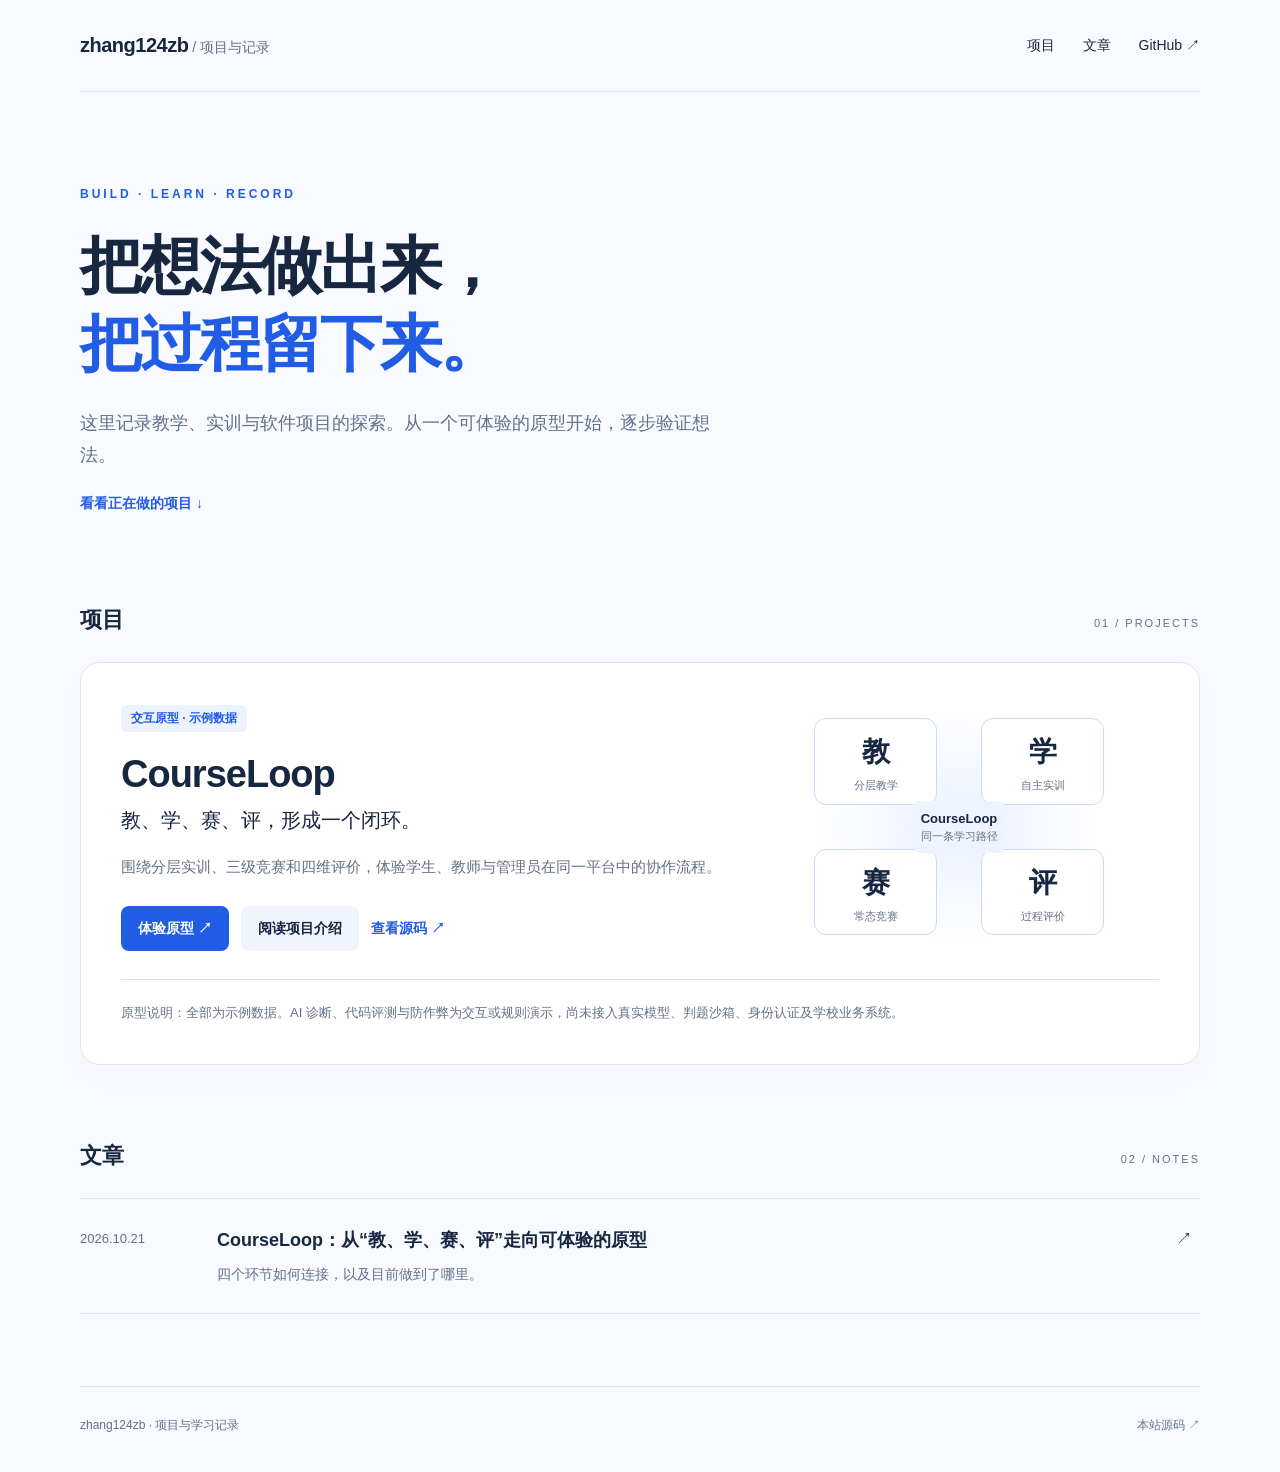
==== public/index.html @ e4a6a897 "Publish personal blog and CourseLoop prototype introduction" ====
<!doctype html>
<html lang="zh-CN">
<head>
  <meta charset="utf-8">
  <meta name="viewport" content="width=device-width, initial-scale=1">
  <meta name="description" content="zhang124zb 的项目与学习记录。CourseLoop 课赛融合平台交互原型已上线，全部使用示例数据。">
  <title>zhang124zb · 项目与记录</title>
  <link rel="stylesheet" href="styles.css">
</head>
<body>
  <a class="skip" href="#main">跳到正文</a>
  <header class="site-header wrap"><a class="brand" href="./">zhang124zb<span> / 项目与记录</span></a><nav aria-label="主导航"><a href="#projects">项目</a><a href="#notes">文章</a><a href="https://github.com/zhang124zb">GitHub ↗</a></nav></header>
  <main id="main" class="wrap">
    <section class="hero"><p class="eyebrow">BUILD · LEARN · RECORD</p><h1>把想法做出来，<br><span>把过程留下来。</span></h1><p class="intro">这里记录教学、实训与软件项目的探索。从一个可体验的原型开始，逐步验证想法。</p><a class="text-link" href="#projects">看看正在做的项目 ↓</a></section>
    <section id="projects" aria-labelledby="projects-title"><div class="section-heading"><h2 id="projects-title">项目</h2><span>01 / PROJECTS</span></div><article class="project-card"><div class="project-main"><span class="badge">交互原型 · 示例数据</span><h3>CourseLoop</h3><p class="subtitle">教、学、赛、评，形成一个闭环。</p><p>围绕分层实训、三级竞赛和四维评价，体验学生、教师与管理员在同一平台中的协作流程。</p><div class="actions"><a class="button" href="/course-loop/">体验原型 ↗</a><a class="button secondary" href="posts/course-loop-prototype.html">阅读项目介绍</a><a class="text-link" href="https://github.com/zhang124zb/course-loop">查看源码 ↗</a></div></div><div class="loop-visual" aria-label="教学、实训、竞赛、评价闭环"><span>教<small>分层教学</small></span><span>学<small>自主实训</small></span><span>赛<small>常态竞赛</small></span><span>评<small>过程评价</small></span><b>CourseLoop<br><small>同一条学习路径</small></b></div><p class="prototype-note">原型说明：全部为示例数据。AI 诊断、代码评测与防作弊为交互或规则演示，尚未接入真实模型、判题沙箱、身份认证及学校业务系统。</p></article></section>
    <section id="notes" aria-labelledby="notes-title"><div class="section-heading"><h2 id="notes-title">文章</h2><span>02 / NOTES</span></div><a class="article-row" href="posts/course-loop-prototype.html"><time datetime="2026-10-21">2026.10.21</time><div><h3>CourseLoop：从“教、学、赛、评”走向可体验的原型</h3><p>四个环节如何连接，以及目前做到了哪里。</p></div><span aria-hidden="true">↗</span></a></section>
  </main><footer class="site-footer wrap"><span>zhang124zb · 项目与学习记录</span><a href="https://github.com/zhang124zb/zhang124zb.github.io">本站源码 ↗</a></footer>
</body>
</html>
---- public/styles.css ----
:root{color-scheme:light;--ink:#172740;--muted:#627189;--blue:#215ce5;--line:#dfe5ee;--paper:#f8faff}*{box-sizing:border-box}html{scroll-behavior:smooth;scroll-padding-top:24px}body{margin:0;background:var(--paper);color:var(--ink);font:16px/1.75 -apple-system,BlinkMacSystemFont,"Segoe UI","Microsoft YaHei",sans-serif}a{color:inherit;text-decoration:none}a:hover{color:var(--blue)}a:focus-visible{outline:3px solid var(--blue);outline-offset:5px}h1,h2,h3,p{margin-top:0}.wrap{width:min(1120px,calc(100% - 64px));margin-inline:auto}.site-header{min-height:92px;display:flex;align-items:center;justify-content:space-between;border-bottom:1px solid var(--line);gap:24px}.brand{font-size:20px;font-weight:750;letter-spacing:-.5px}.brand span{color:var(--muted);font-size:14px;font-weight:400;letter-spacing:0}.site-header nav{display:flex;gap:28px;font-size:14px}.hero{padding:92px 0 84px;max-width:780px}.eyebrow{font-size:12px;letter-spacing:3px;color:var(--blue);font-weight:700;margin-bottom:22px}h1{font-size:clamp(38px,5vw,62px);line-height:1.25;letter-spacing:-2px;margin-bottom:26px}h1 span{color:var(--blue)}.intro{font-size:18px;color:var(--muted);max-width:630px}.text-link{font-size:14px;font-weight:650;color:var(--blue)}section[id]{margin-bottom:72px}.section-heading{display:flex;align-items:baseline;justify-content:space-between;margin-bottom:22px}.section-heading h2{font-size:22px;margin:0}.section-heading>span{font-size:11px;letter-spacing:2px;color:var(--muted)}.project-card{border:1px solid var(--line);border-radius:20px;background:white;padding:40px;display:grid;grid-template-columns:1.5fr 1fr;gap:28px 38px;box-shadow:0 12px 35px #24456c06}.badge{display:inline-block;background:#edf2ff;color:var(--blue);border-radius:6px;font-size:12px;font-weight:700;padding:3px 10px}.project-main h3{font-size:38px;letter-spacing:-1px;margin:18px 0 4px;line-height:1.3}.subtitle{font-size:20px;margin-bottom:16px}.project-main>p:not(.subtitle){color:var(--muted);font-size:15px}.actions{display:flex;gap:12px;align-items:center;flex-wrap:wrap;margin-top:26px}.button{display:inline-block;padding:10px 17px;background:var(--blue);color:white;border-radius:8px;font-size:14px;font-weight:650}.button:hover{background:#1749be;color:white}.button.secondary{background:#f0f4fc;color:var(--ink)}.button.secondary:hover{background:#e3ebfa}.loop-visual{background:radial-gradient(ellipse,#eaf0ff 0,transparent 70%);display:grid;grid-template-columns:1fr 1fr;grid-template-rows:1fr 1fr;position:relative;gap:44px;align-self:center;max-width:290px;width:100%;margin:auto;padding:12px 0}.loop-visual>span{display:block;text-align:center;border:1px solid #ccd9f4;background:#fff;border-radius:12px;font-size:28px;font-weight:750;padding:8px}.loop-visual small{display:block;font-size:11px;font-weight:400;color:var(--muted)}.loop-visual>b{position:absolute;left:50%;top:50%;transform:translate(-50%,-50%);text-align:center;font-size:13px;line-height:1.5;background:#edf3ff;border-radius:8px;padding:8px;white-space:nowrap}.prototype-note{grid-column:1/-1;margin:0;padding-top:22px;border-top:1px solid var(--line);font-size:13px;color:var(--muted)}.article-row{display:grid;grid-template-columns:115px 1fr 24px;gap:22px;align-items:start;border-top:1px solid var(--line);border-bottom:1px solid var(--line);padding:26px 0}.article-row time{color:var(--muted);font-size:13px;padding-top:3px}.article-row h3{font-size:18px;margin:0 0 6px}.article-row p{color:var(--muted);font-size:14px;margin:0}.site-footer{display:flex;justify-content:space-between;gap:20px;padding:28px 0 36px;border-top:1px solid var(--line);font-size:12px;color:var(--muted)}.skip{position:absolute;top:-100px;left:24px;padding:10px;background:white;z-index:20}.skip:focus{top:12px}.article{max-width:780px;padding:54px 0 70px}.article h1{font-size:38px;letter-spacing:-1px;line-height:1.45;margin:18px 0}.article time{font-size:13px;color:var(--muted)}.article h2{font-size:23px;margin-top:40px}.article p,.article li{color:#45546b}.article ul,.article ol{padding-left:24px}.article li{margin:10px 0}.article a{color:var(--blue);text-decoration:underline;text-underline-offset:3px}.article .notice{border-left:3px solid var(--blue);padding:16px 20px;background:#edf2ff;border-radius:0 8px 8px 0;margin:26px 0}.article .notice p{margin:0}.article .actions a{text-decoration:none}.article .button{color:white}.article .button.secondary{color:var(--ink)}@media(max-width:720px){.wrap{width:calc(100% - 36px)}.site-header{min-height:80px;flex-wrap:wrap;padding:18px 0;gap:12px}.brand span{display:none}.site-header nav{gap:18px;font-size:13px}.hero{padding:60px 0 52px}h1{letter-spacing:-1px}.intro{font-size:16px}.project-card{padding:24px;grid-template-columns:1fr}.loop-visual{min-height:235px}.project-main h3{font-size:32px}.subtitle{font-size:18px}.article-row{grid-template-columns:1fr 20px;gap:10px}.article-row time{grid-column:1/-1}.article-row div{min-width:0}.article-row h3{font-size:17px}.section-heading>span{font-size:10px}section[id]{margin-bottom:48px}.site-footer{flex-wrap:wrap}.article{padding-top:32px}.article h1{font-size:29px}.article h2{font-size:21px}}
@media(prefers-reduced-motion:reduce){html{scroll-behavior:auto}}
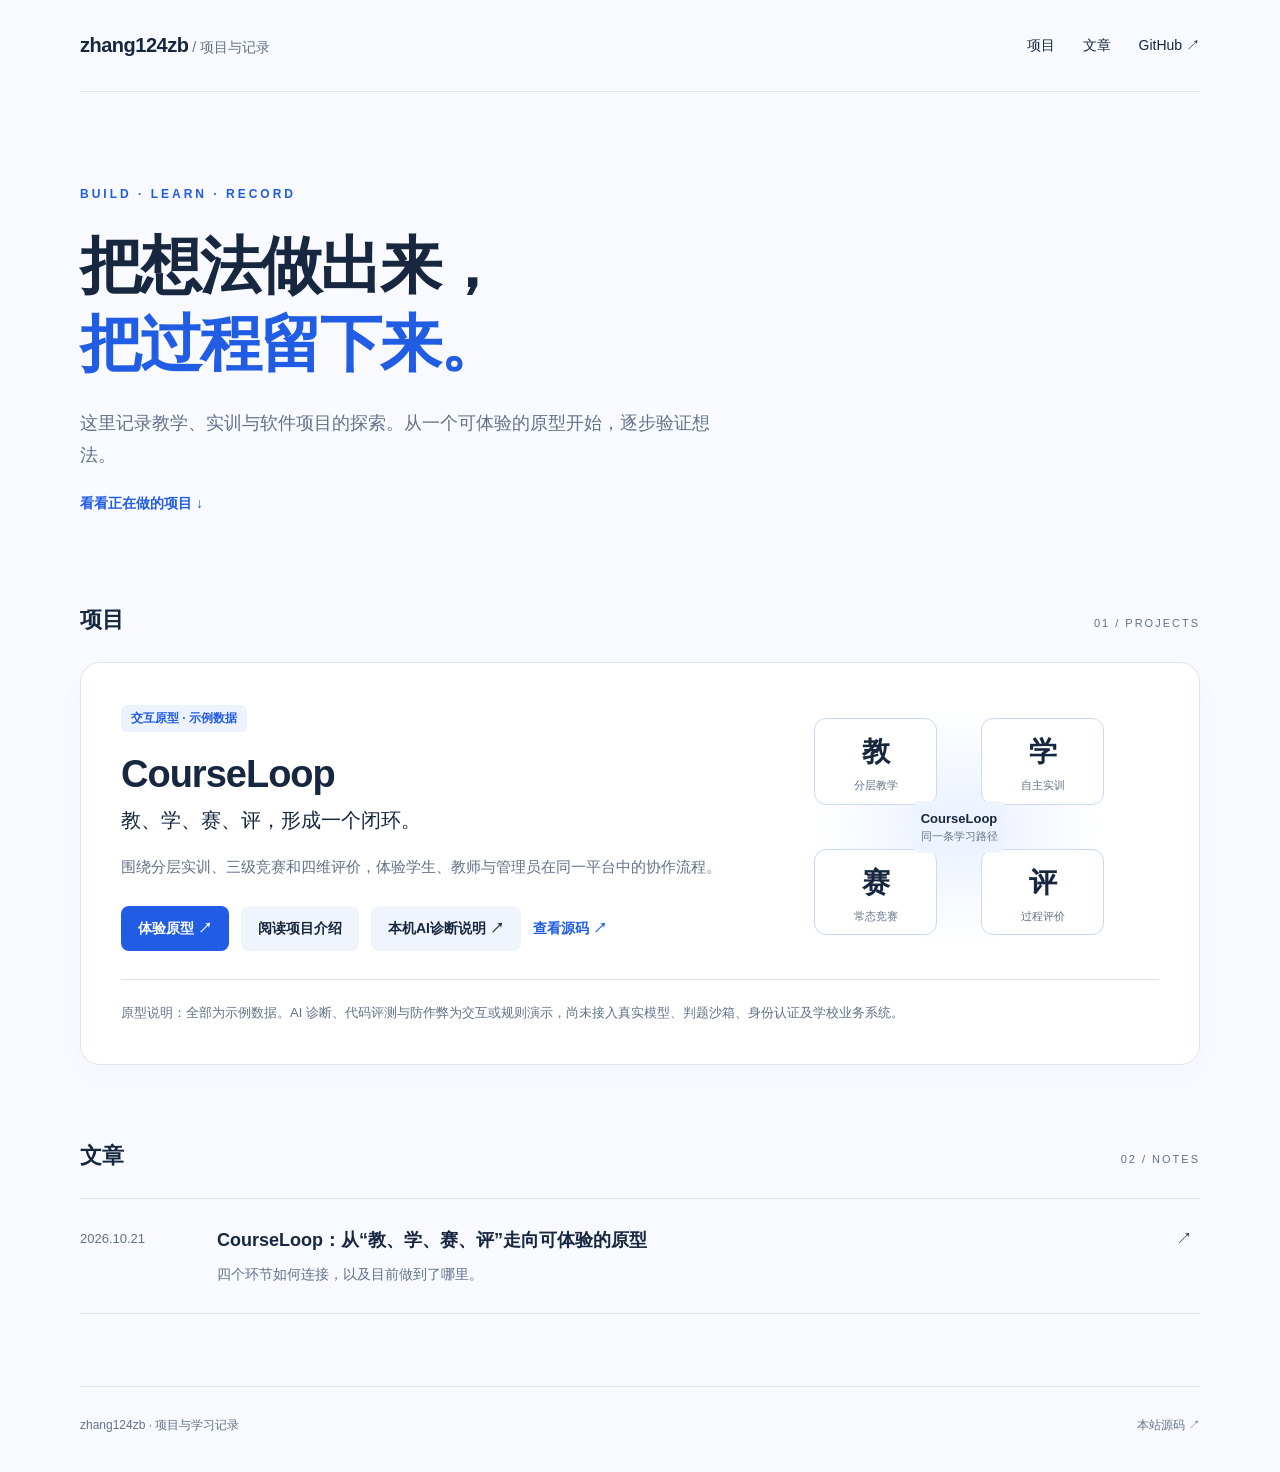
==== commit cc98e43a: "Add local CourseLoop AI teaching demonstration instructions" ====
--- a/public/index.html
+++ b/public/index.html
@@ -12,7 +12,7 @@
   <header class="site-header wrap"><a class="brand" href="./">zhang124zb<span> / 项目与记录</span></a><nav aria-label="主导航"><a href="#projects">项目</a><a href="#notes">文章</a><a href="https://github.com/zhang124zb">GitHub ↗</a></nav></header>
   <main id="main" class="wrap">
     <section class="hero"><p class="eyebrow">BUILD · LEARN · RECORD</p><h1>把想法做出来，<br><span>把过程留下来。</span></h1><p class="intro">这里记录教学、实训与软件项目的探索。从一个可体验的原型开始，逐步验证想法。</p><a class="text-link" href="#projects">看看正在做的项目 ↓</a></section>
-    <section id="projects" aria-labelledby="projects-title"><div class="section-heading"><h2 id="projects-title">项目</h2><span>01 / PROJECTS</span></div><article class="project-card"><div class="project-main"><span class="badge">交互原型 · 示例数据</span><h3>CourseLoop</h3><p class="subtitle">教、学、赛、评，形成一个闭环。</p><p>围绕分层实训、三级竞赛和四维评价，体验学生、教师与管理员在同一平台中的协作流程。</p><div class="actions"><a class="button" href="/course-loop/">体验原型 ↗</a><a class="button secondary" href="posts/course-loop-prototype.html">阅读项目介绍</a><a class="text-link" href="https://github.com/zhang124zb/course-loop">查看源码 ↗</a></div></div><div class="loop-visual" aria-label="教学、实训、竞赛、评价闭环"><span>教<small>分层教学</small></span><span>学<small>自主实训</small></span><span>赛<small>常态竞赛</small></span><span>评<small>过程评价</small></span><b>CourseLoop<br><small>同一条学习路径</small></b></div><p class="prototype-note">原型说明：全部为示例数据。AI 诊断、代码评测与防作弊为交互或规则演示，尚未接入真实模型、判题沙箱、身份认证及学校业务系统。</p></article></section>
+    <section id="projects" aria-labelledby="projects-title"><div class="section-heading"><h2 id="projects-title">项目</h2><span>01 / PROJECTS</span></div><article class="project-card"><div class="project-main"><span class="badge">交互原型 · 示例数据</span><h3>CourseLoop</h3><p class="subtitle">教、学、赛、评，形成一个闭环。</p><p>围绕分层实训、三级竞赛和四维评价，体验学生、教师与管理员在同一平台中的协作流程。</p><div class="actions"><a class="button" href="/course-loop/">体验原型 ↗</a><a class="button secondary" href="posts/course-loop-prototype.html">阅读项目介绍</a><a class="button secondary" href="/course-loop/local.html">本机AI诊断说明 ↗</a><a class="text-link" href="https://github.com/zhang124zb/course-loop">查看源码 ↗</a></div></div><div class="loop-visual" aria-label="教学、实训、竞赛、评价闭环"><span>教<small>分层教学</small></span><span>学<small>自主实训</small></span><span>赛<small>常态竞赛</small></span><span>评<small>过程评价</small></span><b>CourseLoop<br><small>同一条学习路径</small></b></div><p class="prototype-note">原型说明：全部为示例数据。AI 诊断、代码评测与防作弊为交互或规则演示，尚未接入真实模型、判题沙箱、身份认证及学校业务系统。</p></article></section>
     <section id="notes" aria-labelledby="notes-title"><div class="section-heading"><h2 id="notes-title">文章</h2><span>02 / NOTES</span></div><a class="article-row" href="posts/course-loop-prototype.html"><time datetime="2026-10-21">2026.10.21</time><div><h3>CourseLoop：从“教、学、赛、评”走向可体验的原型</h3><p>四个环节如何连接，以及目前做到了哪里。</p></div><span aria-hidden="true">↗</span></a></section>
   </main><footer class="site-footer wrap"><span>zhang124zb · 项目与学习记录</span><a href="https://github.com/zhang124zb/zhang124zb.github.io">本站源码 ↗</a></footer>
 </body>
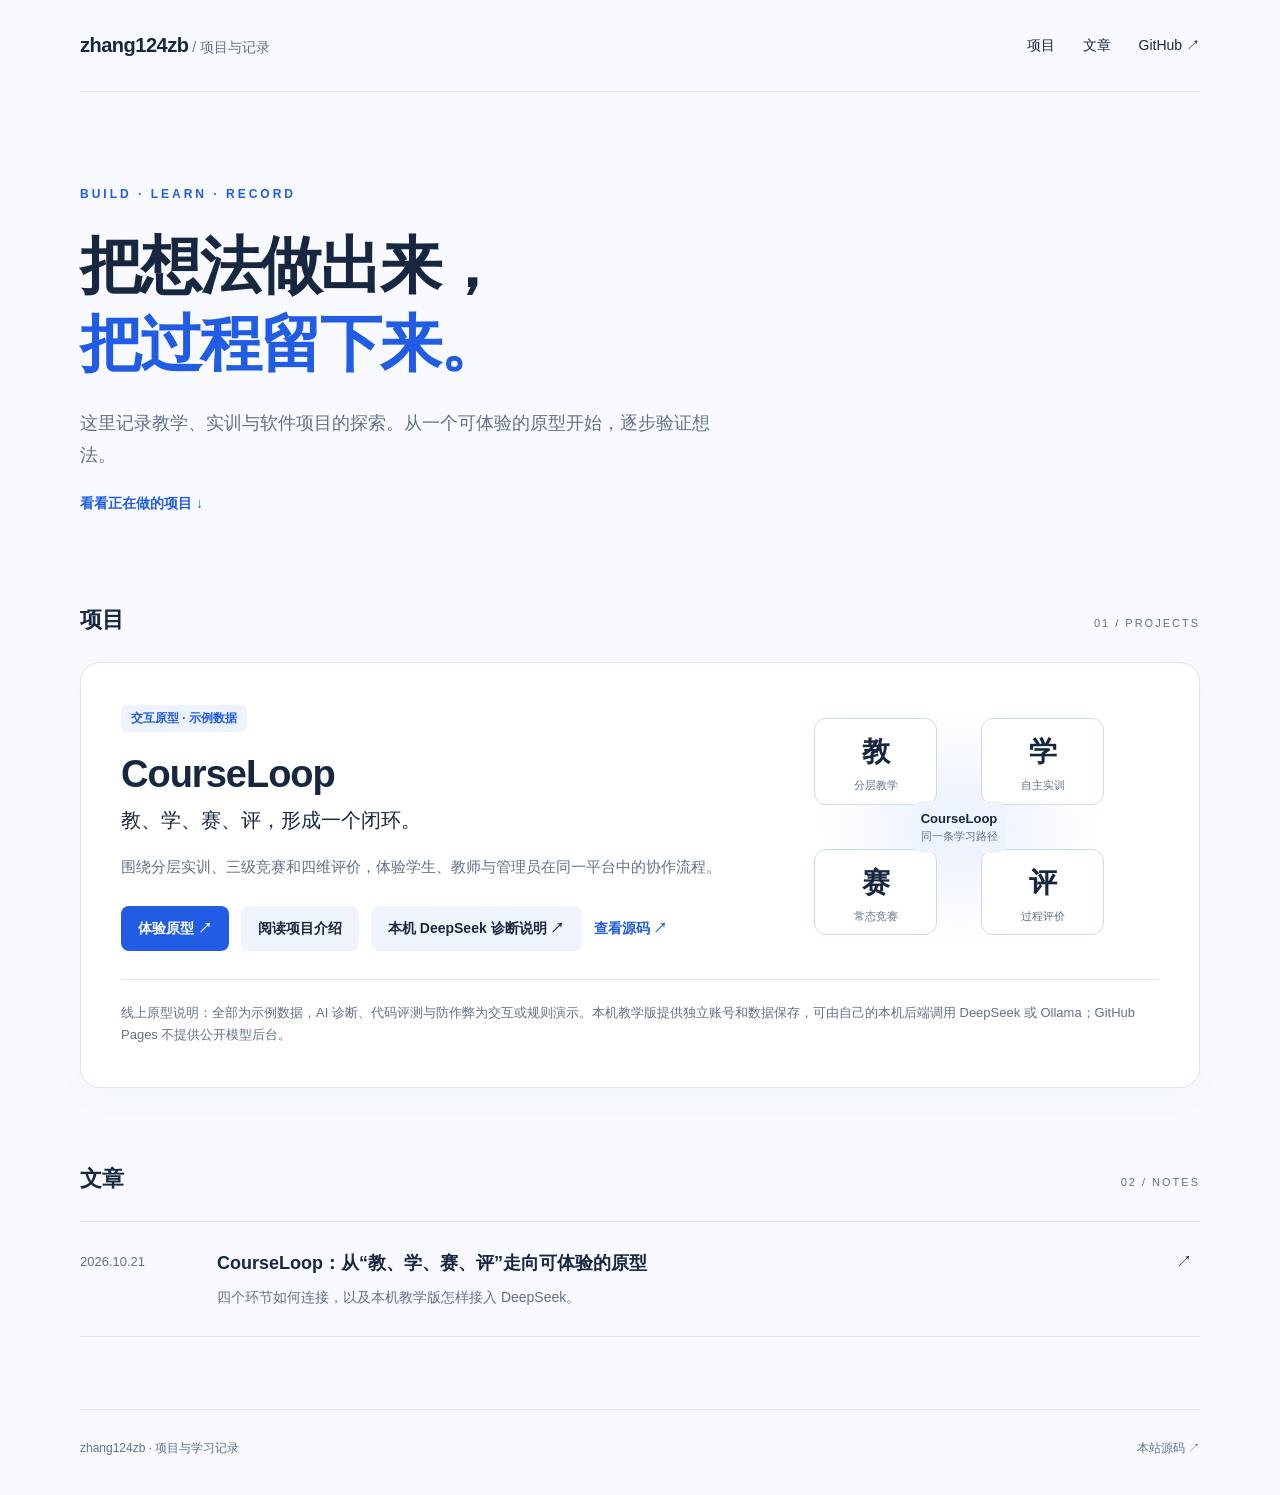
==== commit 6b950220: "Document real local DeepSeek teaching demo with reviewed report screenshot" ====
--- a/public/index.html
+++ b/public/index.html
@@ -12,8 +12,8 @@
   <header class="site-header wrap"><a class="brand" href="./">zhang124zb<span> / 项目与记录</span></a><nav aria-label="主导航"><a href="#projects">项目</a><a href="#notes">文章</a><a href="https://github.com/zhang124zb">GitHub ↗</a></nav></header>
   <main id="main" class="wrap">
     <section class="hero"><p class="eyebrow">BUILD · LEARN · RECORD</p><h1>把想法做出来，<br><span>把过程留下来。</span></h1><p class="intro">这里记录教学、实训与软件项目的探索。从一个可体验的原型开始，逐步验证想法。</p><a class="text-link" href="#projects">看看正在做的项目 ↓</a></section>
-    <section id="projects" aria-labelledby="projects-title"><div class="section-heading"><h2 id="projects-title">项目</h2><span>01 / PROJECTS</span></div><article class="project-card"><div class="project-main"><span class="badge">交互原型 · 示例数据</span><h3>CourseLoop</h3><p class="subtitle">教、学、赛、评，形成一个闭环。</p><p>围绕分层实训、三级竞赛和四维评价，体验学生、教师与管理员在同一平台中的协作流程。</p><div class="actions"><a class="button" href="/course-loop/">体验原型 ↗</a><a class="button secondary" href="posts/course-loop-prototype.html">阅读项目介绍</a><a class="button secondary" href="/course-loop/local.html">本机AI诊断说明 ↗</a><a class="text-link" href="https://github.com/zhang124zb/course-loop">查看源码 ↗</a></div></div><div class="loop-visual" aria-label="教学、实训、竞赛、评价闭环"><span>教<small>分层教学</small></span><span>学<small>自主实训</small></span><span>赛<small>常态竞赛</small></span><span>评<small>过程评价</small></span><b>CourseLoop<br><small>同一条学习路径</small></b></div><p class="prototype-note">原型说明：全部为示例数据。AI 诊断、代码评测与防作弊为交互或规则演示，尚未接入真实模型、判题沙箱、身份认证及学校业务系统。</p></article></section>
-    <section id="notes" aria-labelledby="notes-title"><div class="section-heading"><h2 id="notes-title">文章</h2><span>02 / NOTES</span></div><a class="article-row" href="posts/course-loop-prototype.html"><time datetime="2026-10-21">2026.10.21</time><div><h3>CourseLoop：从“教、学、赛、评”走向可体验的原型</h3><p>四个环节如何连接，以及目前做到了哪里。</p></div><span aria-hidden="true">↗</span></a></section>
+    <section id="projects" aria-labelledby="projects-title"><div class="section-heading"><h2 id="projects-title">项目</h2><span>01 / PROJECTS</span></div><article class="project-card"><div class="project-main"><span class="badge">交互原型 · 示例数据</span><h3>CourseLoop</h3><p class="subtitle">教、学、赛、评，形成一个闭环。</p><p>围绕分层实训、三级竞赛和四维评价，体验学生、教师与管理员在同一平台中的协作流程。</p><div class="actions"><a class="button" href="/course-loop/">体验原型 ↗</a><a class="button secondary" href="posts/course-loop-prototype.html">阅读项目介绍</a><a class="button secondary" href="/course-loop/local.html">本机 DeepSeek 诊断说明 ↗</a><a class="text-link" href="https://github.com/zhang124zb/course-loop">查看源码 ↗</a></div></div><div class="loop-visual" aria-label="教学、实训、竞赛、评价闭环"><span>教<small>分层教学</small></span><span>学<small>自主实训</small></span><span>赛<small>常态竞赛</small></span><span>评<small>过程评价</small></span><b>CourseLoop<br><small>同一条学习路径</small></b></div><p class="prototype-note">线上原型说明：全部为示例数据，AI 诊断、代码评测与防作弊为交互或规则演示。本机教学版提供独立账号和数据保存，可由自己的本机后端调用 DeepSeek 或 Ollama；GitHub Pages 不提供公开模型后台。</p></article></section>
+    <section id="notes" aria-labelledby="notes-title"><div class="section-heading"><h2 id="notes-title">文章</h2><span>02 / NOTES</span></div><a class="article-row" href="posts/course-loop-prototype.html"><time datetime="2026-10-21">2026.10.21</time><div><h3>CourseLoop：从“教、学、赛、评”走向可体验的原型</h3><p>四个环节如何连接，以及本机教学版怎样接入 DeepSeek。</p></div><span aria-hidden="true">↗</span></a></section>
   </main><footer class="site-footer wrap"><span>zhang124zb · 项目与学习记录</span><a href="https://github.com/zhang124zb/zhang124zb.github.io">本站源码 ↗</a></footer>
 </body>
 </html>
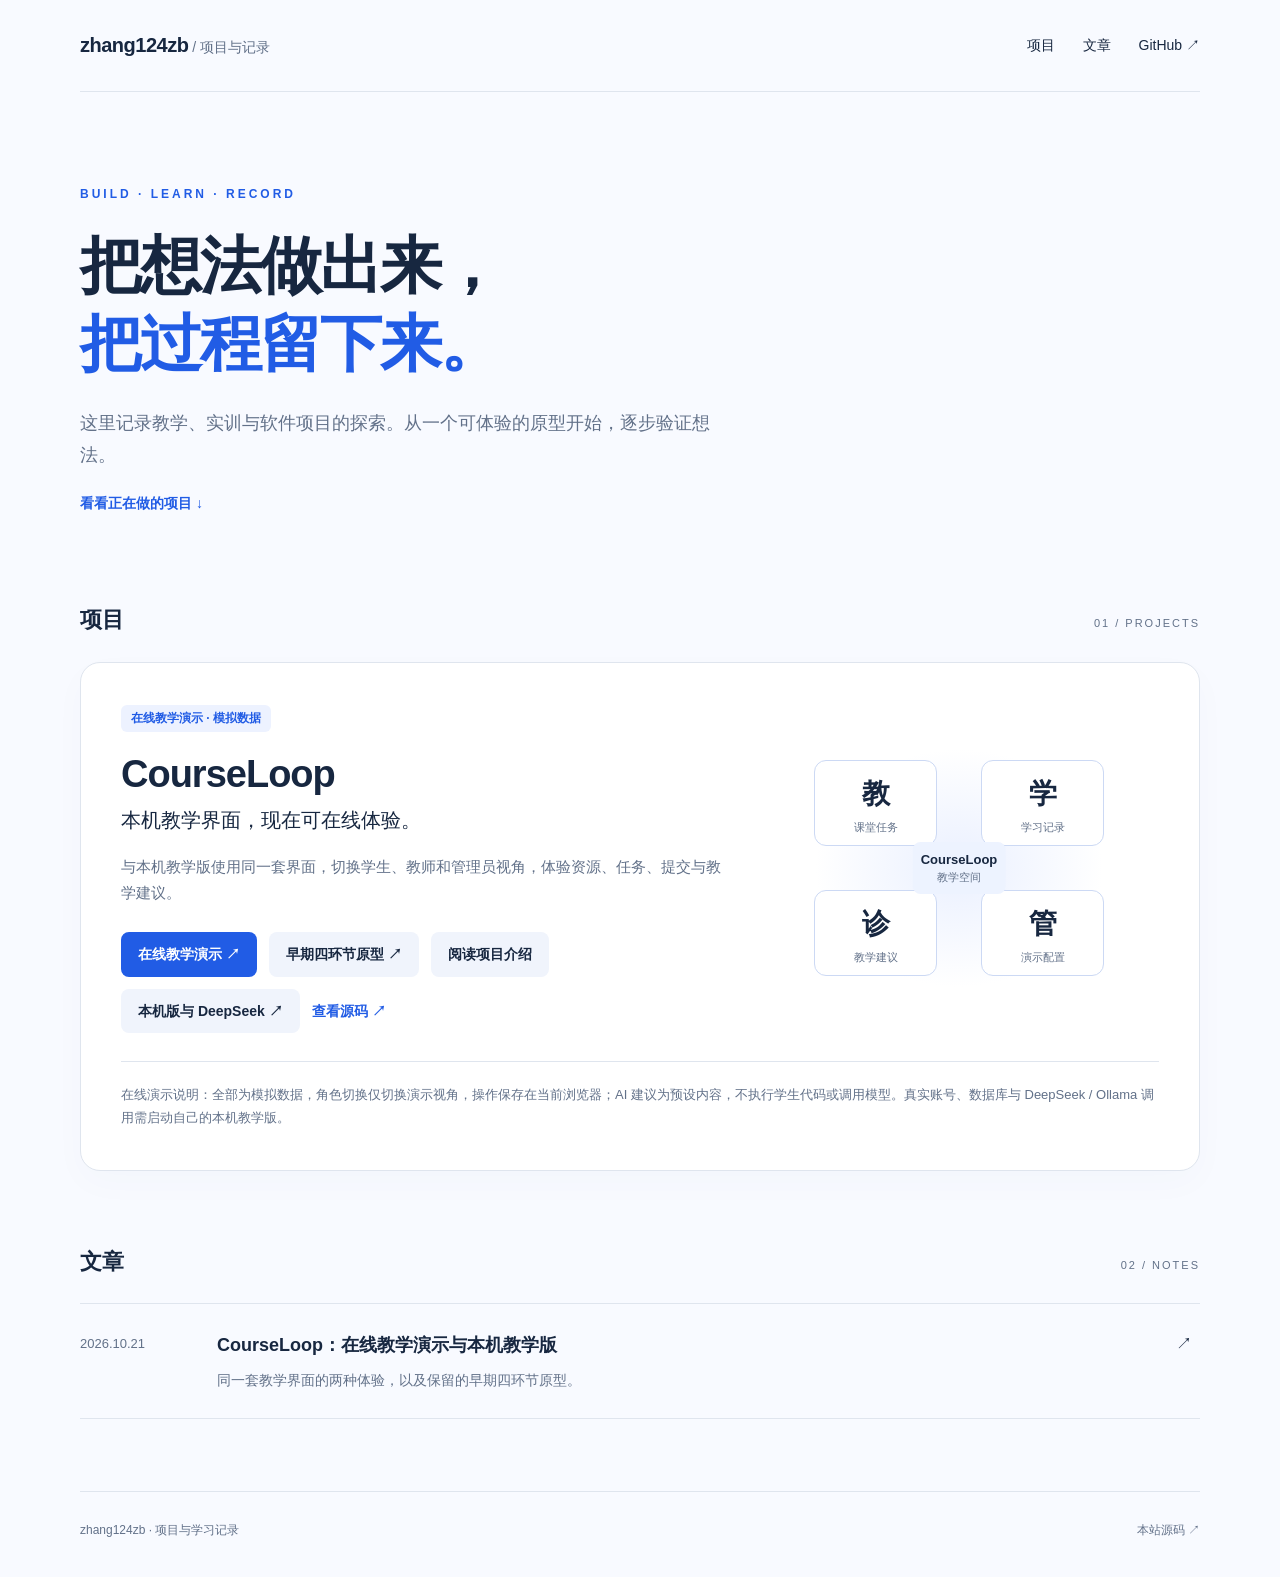
==== commit 2832d890: "Make teaching demonstration the main CourseLoop blog entry" ====
--- a/public/index.html
+++ b/public/index.html
@@ -3,7 +3,7 @@
 <head>
   <meta charset="utf-8">
   <meta name="viewport" content="width=device-width, initial-scale=1">
-  <meta name="description" content="zhang124zb 的项目与学习记录。CourseLoop 课赛融合平台交互原型已上线，全部使用示例数据。">
+  <meta name="description" content="zhang124zb 的项目与学习记录。CourseLoop 在线教学演示采用本机教学版界面，全部使用模拟数据，并保留早期四环节原型。">
   <title>zhang124zb · 项目与记录</title>
   <link rel="stylesheet" href="styles.css">
 </head>
@@ -12,8 +12,8 @@
   <header class="site-header wrap"><a class="brand" href="./">zhang124zb<span> / 项目与记录</span></a><nav aria-label="主导航"><a href="#projects">项目</a><a href="#notes">文章</a><a href="https://github.com/zhang124zb">GitHub ↗</a></nav></header>
   <main id="main" class="wrap">
     <section class="hero"><p class="eyebrow">BUILD · LEARN · RECORD</p><h1>把想法做出来，<br><span>把过程留下来。</span></h1><p class="intro">这里记录教学、实训与软件项目的探索。从一个可体验的原型开始，逐步验证想法。</p><a class="text-link" href="#projects">看看正在做的项目 ↓</a></section>
-    <section id="projects" aria-labelledby="projects-title"><div class="section-heading"><h2 id="projects-title">项目</h2><span>01 / PROJECTS</span></div><article class="project-card"><div class="project-main"><span class="badge">交互原型 · 示例数据</span><h3>CourseLoop</h3><p class="subtitle">教、学、赛、评，形成一个闭环。</p><p>围绕分层实训、三级竞赛和四维评价，体验学生、教师与管理员在同一平台中的协作流程。</p><div class="actions"><a class="button" href="/course-loop/">体验原型 ↗</a><a class="button secondary" href="posts/course-loop-prototype.html">阅读项目介绍</a><a class="button secondary" href="/course-loop/local.html">本机 DeepSeek 诊断说明 ↗</a><a class="text-link" href="https://github.com/zhang124zb/course-loop">查看源码 ↗</a></div></div><div class="loop-visual" aria-label="教学、实训、竞赛、评价闭环"><span>教<small>分层教学</small></span><span>学<small>自主实训</small></span><span>赛<small>常态竞赛</small></span><span>评<small>过程评价</small></span><b>CourseLoop<br><small>同一条学习路径</small></b></div><p class="prototype-note">线上原型说明：全部为示例数据，AI 诊断、代码评测与防作弊为交互或规则演示。本机教学版提供独立账号和数据保存，可由自己的本机后端调用 DeepSeek 或 Ollama；GitHub Pages 不提供公开模型后台。</p></article></section>
-    <section id="notes" aria-labelledby="notes-title"><div class="section-heading"><h2 id="notes-title">文章</h2><span>02 / NOTES</span></div><a class="article-row" href="posts/course-loop-prototype.html"><time datetime="2026-10-21">2026.10.21</time><div><h3>CourseLoop：从“教、学、赛、评”走向可体验的原型</h3><p>四个环节如何连接，以及本机教学版怎样接入 DeepSeek。</p></div><span aria-hidden="true">↗</span></a></section>
+    <section id="projects" aria-labelledby="projects-title"><div class="section-heading"><h2 id="projects-title">项目</h2><span>01 / PROJECTS</span></div><article class="project-card"><div class="project-main"><span class="badge">在线教学演示 · 模拟数据</span><h3>CourseLoop</h3><p class="subtitle">本机教学界面，现在可在线体验。</p><p>与本机教学版使用同一套界面，切换学生、教师和管理员视角，体验资源、任务、提交与教学建议。</p><div class="actions"><a class="button" href="/course-loop/">在线教学演示 ↗</a><a class="button secondary" href="/course-loop/prototype/">早期四环节原型 ↗</a><a class="button secondary" href="posts/course-loop-prototype.html">阅读项目介绍</a><a class="button secondary" href="/course-loop/local.html">本机版与 DeepSeek ↗</a><a class="text-link" href="https://github.com/zhang124zb/course-loop">查看源码 ↗</a></div></div><div class="loop-visual" aria-label="在线教学演示：课堂任务、学习记录、教学建议与演示配置"><span>教<small>课堂任务</small></span><span>学<small>学习记录</small></span><span>诊<small>教学建议</small></span><span>管<small>演示配置</small></span><b>CourseLoop<br><small>教学空间</small></b></div><p class="prototype-note">在线演示说明：全部为模拟数据，角色切换仅切换演示视角，操作保存在当前浏览器；AI 建议为预设内容，不执行学生代码或调用模型。真实账号、数据库与 DeepSeek / Ollama 调用需启动自己的本机教学版。</p></article></section>
+    <section id="notes" aria-labelledby="notes-title"><div class="section-heading"><h2 id="notes-title">文章</h2><span>02 / NOTES</span></div><a class="article-row" href="posts/course-loop-prototype.html"><time datetime="2026-10-21">2026.10.21</time><div><h3>CourseLoop：在线教学演示与本机教学版</h3><p>同一套教学界面的两种体验，以及保留的早期四环节原型。</p></div><span aria-hidden="true">↗</span></a></section>
   </main><footer class="site-footer wrap"><span>zhang124zb · 项目与学习记录</span><a href="https://github.com/zhang124zb/zhang124zb.github.io">本站源码 ↗</a></footer>
 </body>
 </html>
